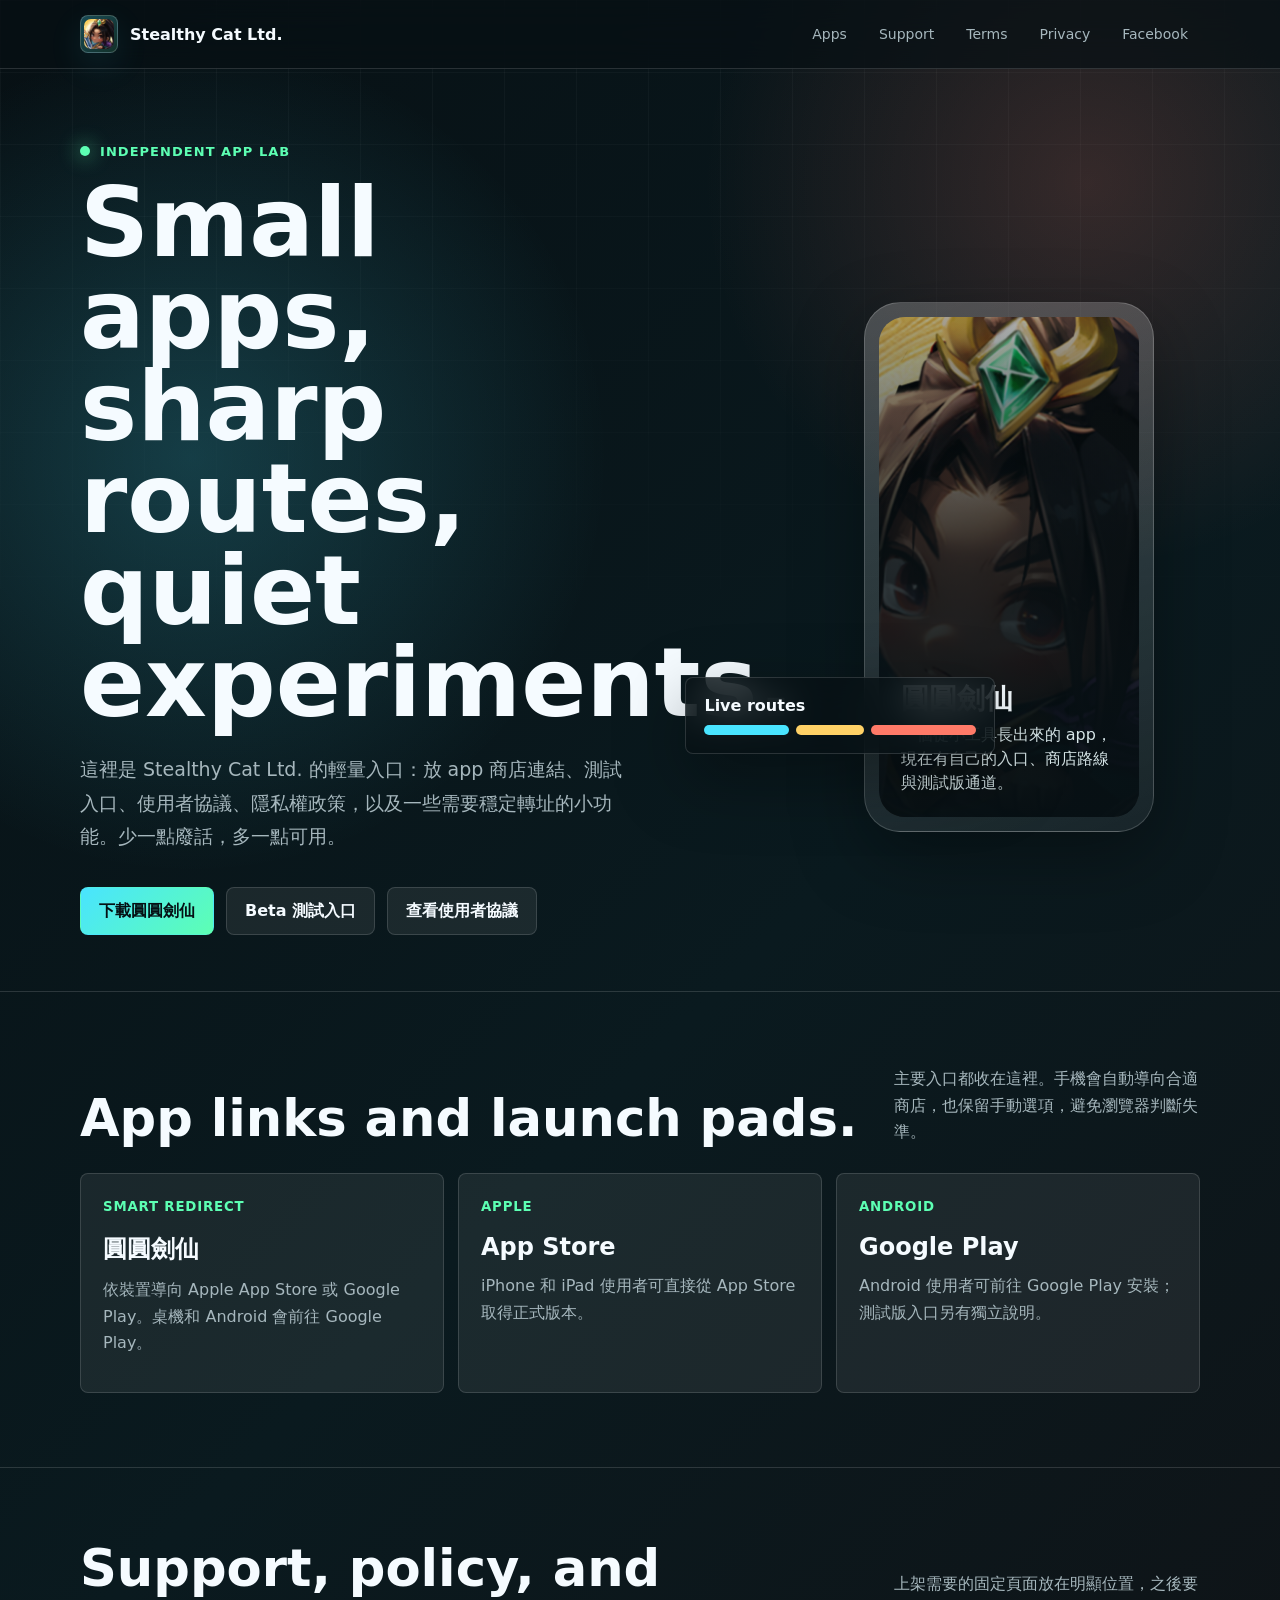
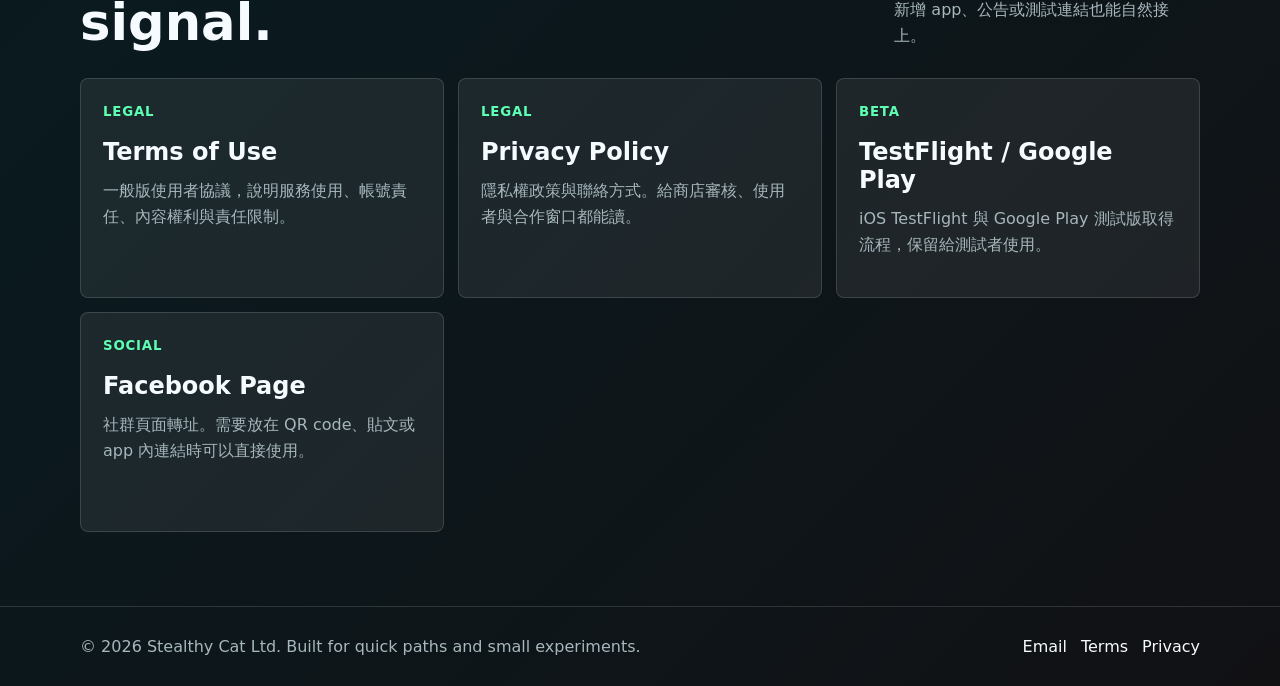
==== index.html @ ca3227b0 "[新增] Stealthy Cat 官網（www.stealthycat.com），產品名改為圓圓劍仙 Co-Authored-By: Claude Opus 5.5 <noreply@anthrop" ====
<!DOCTYPE html>
<html lang="zh-Hant">
<head>
  <meta charset="UTF-8">
  <meta name="viewport" content="width=device-width, initial-scale=1.0">
  <meta name="description" content="Stealthy Cat Ltd. app lab and support hub.">
  <title>Stealthy Cat Ltd.</title>
  <link rel="icon" type="image/png" href="img/stealthy-cat-logo.png">
  <link rel="apple-touch-icon" href="img/stealthy-cat-logo.png">
  <link rel="stylesheet" href="css/site.css">
</head>
<body>
  <header class="site-header">
    <div class="shell nav">
      <a class="brand" href="index.html" aria-label="Stealthy Cat Ltd. home">
        <span class="brand-mark"><img src="img/icon.jpg" alt=""></span>
        <span>Stealthy Cat Ltd.</span>
      </a>
      <nav class="nav-links" aria-label="Main navigation">
        <a href="#apps">Apps</a>
        <a href="#support">Support</a>
        <a href="terms.html">Terms</a>
        <a href="secret.html">Privacy</a>
        <a href="tgs.html">Facebook</a>
      </nav>
    </div>
  </header>

  <main>
    <section class="shell hero">
      <div>
        <p class="eyebrow">Independent app lab</p>
        <h1>Small apps, sharp routes, quiet experiments.</h1>
        <p class="lead">
          這裡是 Stealthy Cat Ltd. 的輕量入口：放 app 商店連結、測試入口、使用者協議、隱私權政策，以及一些需要穩定轉址的小功能。少一點廢話，多一點可用。
        </p>
        <div class="actions" aria-label="Primary actions">
          <a class="button primary" href="facebook.html">下載圓圓劍仙</a>
          <a class="button" href="test.html">Beta 測試入口</a>
          <a class="button" href="terms.html">查看使用者協議</a>
        </div>
      </div>

      <div class="device-stage" aria-hidden="true">
        <div class="phone">
          <div class="phone-screen">
            <div class="phone-ui">
              <strong>圓圓劍仙</strong>
              <span>一個從小工具長出來的 app，現在有自己的入口、商店路線與測試版通道。</span>
            </div>
          </div>
        </div>
        <div class="signal-card">
          <b>Live routes</b>
          <div class="meter">
            <span></span>
            <span></span>
            <span></span>
          </div>
        </div>
      </div>
    </section>

    <section class="section" id="apps">
      <div class="shell">
        <div class="section-heading">
          <h2>App links and launch pads.</h2>
          <p>主要入口都收在這裡。手機會自動導向合適商店，也保留手動選項，避免瀏覽器判斷失準。</p>
        </div>

        <div class="grid">
          <a class="tile" href="facebook.html">
            <small>Smart redirect</small>
            <h3>圓圓劍仙</h3>
            <p>依裝置導向 Apple App Store 或 Google Play。桌機和 Android 會前往 Google Play。</p>
          </a>
          <a class="tile" href="https://apps.apple.com/tw/app/%E5%A4%A7%E9%A0%AD%E5%8C%85%E5%B0%8F%E4%BF%A0/id6505068386">
            <small>Apple</small>
            <h3>App Store</h3>
            <p>iPhone 和 iPad 使用者可直接從 App Store 取得正式版本。</p>
          </a>
          <a class="tile" href="https://play.google.com/store/apps/details?id=com.touxiaomao.smallhead">
            <small>Android</small>
            <h3>Google Play</h3>
            <p>Android 使用者可前往 Google Play 安裝；測試版入口另有獨立說明。</p>
          </a>
        </div>
      </div>
    </section>

    <section class="section" id="support">
      <div class="shell">
        <div class="section-heading">
          <h2>Support, policy, and signal.</h2>
          <p>上架需要的固定頁面放在明顯位置，之後要新增 app、公告或測試連結也能自然接上。</p>
        </div>

        <div class="grid">
          <a class="tile" href="terms.html">
            <small>Legal</small>
            <h3>Terms of Use</h3>
            <p>一般版使用者協議，說明服務使用、帳號責任、內容權利與責任限制。</p>
          </a>
          <a class="tile" href="secret.html">
            <small>Legal</small>
            <h3>Privacy Policy</h3>
            <p>隱私權政策與聯絡方式。給商店審核、使用者與合作窗口都能讀。</p>
          </a>
          <a class="tile" href="test.html">
            <small>Beta</small>
            <h3>TestFlight / Google Play</h3>
            <p>iOS TestFlight 與 Google Play 測試版取得流程，保留給測試者使用。</p>
          </a>
          <a class="tile" href="tgs.html">
            <small>Social</small>
            <h3>Facebook Page</h3>
            <p>社群頁面轉址。需要放在 QR code、貼文或 app 內連結時可以直接使用。</p>
          </a>
        </div>
      </div>
    </section>
  </main>

  <footer class="site-footer">
    <div class="shell footer-inner">
      <p>&copy; 2026 Stealthy Cat Ltd. Built for quick paths and small experiments.</p>
      <div class="footer-links">
        <a href="mailto:frank@stealthycat.com">Email</a>
        <a href="terms.html">Terms</a>
        <a href="secret.html">Privacy</a>
      </div>
    </div>
  </footer>
</body>
</html>
---- css/site.css ----
:root {
  color-scheme: dark;
  --bg: #071014;
  --ink: #f5fbff;
  --muted: #a6b7bd;
  --line: rgba(255, 255, 255, 0.14);
  --panel: rgba(255, 255, 255, 0.075);
  --panel-strong: rgba(255, 255, 255, 0.12);
  --cyan: #49e4ff;
  --mint: #5dffb3;
  --coral: #ff7a68;
  --gold: #ffd166;
  --shadow: 0 24px 70px rgba(0, 0, 0, 0.34);
}

* {
  box-sizing: border-box;
}

html {
  scroll-behavior: smooth;
}

body {
  margin: 0;
  min-height: 100vh;
  background:
    radial-gradient(circle at 15% 20%, rgba(73, 228, 255, 0.2), transparent 26rem),
    radial-gradient(circle at 85% 8%, rgba(255, 122, 104, 0.18), transparent 24rem),
    linear-gradient(135deg, #071014 0%, #0a1a1f 48%, #111114 100%);
  color: var(--ink);
  font-family: Inter, ui-sans-serif, system-ui, -apple-system, BlinkMacSystemFont, "Segoe UI", "Noto Sans TC", sans-serif;
  letter-spacing: 0;
}

body::before {
  position: fixed;
  inset: 0;
  z-index: -1;
  pointer-events: none;
  content: "";
  background-image:
    linear-gradient(rgba(255, 255, 255, 0.045) 1px, transparent 1px),
    linear-gradient(90deg, rgba(255, 255, 255, 0.045) 1px, transparent 1px);
  background-size: 72px 72px;
  mask-image: linear-gradient(to bottom, rgba(0, 0, 0, 0.84), transparent 78%);
}

a {
  color: inherit;
  text-decoration: none;
}

img {
  display: block;
  max-width: 100%;
}

.shell {
  width: min(1120px, calc(100% - 40px));
  margin: 0 auto;
}

.site-header {
  position: sticky;
  top: 0;
  z-index: 10;
  backdrop-filter: blur(20px);
  background: rgba(7, 16, 20, 0.72);
  border-bottom: 1px solid var(--line);
}

.nav {
  display: flex;
  align-items: center;
  justify-content: space-between;
  min-height: 68px;
  gap: 20px;
}

.brand {
  display: flex;
  align-items: center;
  gap: 12px;
  font-weight: 800;
}

.brand-mark {
  display: grid;
  width: 38px;
  height: 38px;
  place-items: center;
  border: 1px solid rgba(255, 255, 255, 0.2);
  border-radius: 8px;
  background: linear-gradient(135deg, rgba(73, 228, 255, 0.28), rgba(93, 255, 179, 0.14));
  box-shadow: 0 12px 34px rgba(73, 228, 255, 0.1);
}

.brand-mark img {
  width: 30px;
  height: 30px;
  border-radius: 7px;
  object-fit: cover;
}

.nav-links {
  display: flex;
  align-items: center;
  gap: 8px;
}

.nav-links a {
  padding: 10px 12px;
  border-radius: 8px;
  color: var(--muted);
  font-size: 14px;
}

.nav-links a:hover {
  background: rgba(255, 255, 255, 0.08);
  color: var(--ink);
}

.hero {
  display: grid;
  grid-template-columns: minmax(0, 1.04fr) minmax(320px, 0.96fr);
  gap: 48px;
  align-items: center;
  min-height: calc(100vh - 68px);
  padding: 72px 0 56px;
}

.eyebrow {
  display: inline-flex;
  align-items: center;
  gap: 10px;
  margin: 0 0 18px;
  color: var(--mint);
  font-size: 13px;
  font-weight: 700;
  letter-spacing: 0.08em;
  text-transform: uppercase;
}

.eyebrow::before {
  width: 10px;
  height: 10px;
  border-radius: 999px;
  background: var(--mint);
  box-shadow: 0 0 20px var(--mint);
  content: "";
}

h1,
h2,
h3,
p {
  margin: 0;
}

h1 {
  max-width: 820px;
  font-size: clamp(44px, 8vw, 96px);
  line-height: 0.96;
  font-weight: 900;
}

.lead {
  max-width: 720px;
  margin-top: 24px;
  color: var(--muted);
  font-size: 19px;
  line-height: 1.75;
}

.actions {
  display: flex;
  flex-wrap: wrap;
  gap: 12px;
  margin-top: 34px;
}

.button {
  display: inline-flex;
  align-items: center;
  justify-content: center;
  min-height: 48px;
  padding: 0 18px;
  border: 1px solid var(--line);
  border-radius: 8px;
  background: var(--panel);
  color: var(--ink);
  font-weight: 800;
  transition: transform 180ms ease, border-color 180ms ease, background 180ms ease;
}

.button:hover {
  transform: translateY(-2px);
  border-color: rgba(73, 228, 255, 0.46);
  background: var(--panel-strong);
}

.button.primary {
  border-color: transparent;
  background: linear-gradient(135deg, var(--cyan), var(--mint));
  color: #051014;
}

.device-stage {
  position: relative;
  min-height: 520px;
}

.phone {
  position: absolute;
  top: 24px;
  right: 9%;
  width: min(290px, 72vw);
  padding: 14px;
  border: 1px solid rgba(255, 255, 255, 0.18);
  border-radius: 36px;
  background: linear-gradient(160deg, rgba(255, 255, 255, 0.22), rgba(255, 255, 255, 0.055));
  box-shadow: var(--shadow);
}

.phone-screen {
  overflow: hidden;
  min-height: 500px;
  border-radius: 26px;
  background:
    linear-gradient(180deg, rgba(7, 16, 20, 0.18), rgba(7, 16, 20, 0.82)),
    url("../img/icon.jpg") center / cover;
}

.phone-ui {
  display: flex;
  min-height: 500px;
  flex-direction: column;
  justify-content: flex-end;
  padding: 22px;
  background: linear-gradient(to top, rgba(7, 16, 20, 0.94), rgba(7, 16, 20, 0.18));
}

.phone-ui strong {
  font-size: 28px;
  line-height: 1.05;
}

.phone-ui span {
  margin-top: 10px;
  color: #d7e6e8;
  line-height: 1.5;
}

.signal-card {
  position: absolute;
  left: 0;
  bottom: 44px;
  width: min(310px, 76vw);
  padding: 18px;
  border: 1px solid var(--line);
  border-radius: 8px;
  background: rgba(7, 16, 20, 0.76);
  box-shadow: var(--shadow);
  backdrop-filter: blur(18px);
}

.signal-card b {
  display: block;
  margin-bottom: 10px;
}

.meter {
  display: grid;
  grid-template-columns: 1fr 0.8fr 1.25fr;
  gap: 7px;
}

.meter span {
  height: 10px;
  border-radius: 999px;
  background: var(--cyan);
}

.meter span:nth-child(2) {
  background: var(--gold);
}

.meter span:nth-child(3) {
  background: var(--coral);
}

.section {
  padding: 74px 0;
  border-top: 1px solid var(--line);
}

.section-heading {
  display: grid;
  grid-template-columns: minmax(0, 0.72fr) minmax(260px, 0.28fr);
  gap: 28px;
  align-items: end;
  margin-bottom: 28px;
}

.section h2 {
  font-size: clamp(30px, 4vw, 54px);
  line-height: 1.05;
}

.section-heading p {
  color: var(--muted);
  line-height: 1.65;
}

.grid {
  display: grid;
  grid-template-columns: repeat(3, minmax(0, 1fr));
  gap: 14px;
}

.tile {
  min-height: 220px;
  padding: 22px;
  border: 1px solid var(--line);
  border-radius: 8px;
  background: rgba(255, 255, 255, 0.07);
  transition: transform 180ms ease, border-color 180ms ease, background 180ms ease;
}

.tile:hover {
  transform: translateY(-4px);
  border-color: rgba(93, 255, 179, 0.44);
  background: rgba(255, 255, 255, 0.105);
}

.tile small {
  color: var(--mint);
  font-weight: 800;
  letter-spacing: 0.06em;
  text-transform: uppercase;
}

.tile h3 {
  margin-top: 18px;
  font-size: 24px;
}

.tile p {
  margin-top: 12px;
  color: var(--muted);
  line-height: 1.65;
}

.legal-layout {
  display: grid;
  grid-template-columns: 270px minmax(0, 1fr);
  gap: 32px;
  padding: 54px 0 80px;
}

.legal-nav {
  position: sticky;
  top: 92px;
  align-self: start;
  padding: 18px;
  border: 1px solid var(--line);
  border-radius: 8px;
  background: var(--panel);
}

.legal-nav a {
  display: block;
  padding: 10px 0;
  color: var(--muted);
}

.document {
  padding: 34px;
  border: 1px solid var(--line);
  border-radius: 8px;
  background: rgba(255, 255, 255, 0.075);
}

.document h1 {
  font-size: clamp(34px, 5vw, 64px);
}

.document h2 {
  margin-top: 34px;
  font-size: 24px;
}

.document p,
.document li {
  color: var(--muted);
  line-height: 1.8;
}

.document ul {
  padding-left: 1.2rem;
}

.redirect {
  display: grid;
  min-height: 100vh;
  place-items: center;
  padding: 24px;
}

.redirect-panel {
  width: min(520px, 100%);
  padding: 28px;
  border: 1px solid var(--line);
  border-radius: 8px;
  background: rgba(255, 255, 255, 0.08);
  box-shadow: var(--shadow);
  text-align: center;
}

.redirect-panel img {
  width: 92px;
  height: 92px;
  margin: 0 auto 18px;
  border-radius: 18px;
  object-fit: cover;
}

.redirect-panel p {
  margin-top: 12px;
  color: var(--muted);
  line-height: 1.65;
}

.redirect-panel h1 {
  font-size: clamp(30px, 8vw, 46px);
  line-height: 1.08;
}

.redirect-panel .actions {
  justify-content: center;
}

.site-footer {
  padding: 30px 0;
  border-top: 1px solid var(--line);
  color: var(--muted);
}

.footer-inner {
  display: flex;
  align-items: center;
  justify-content: space-between;
  gap: 18px;
}

.footer-links {
  display: flex;
  gap: 14px;
}

.footer-links a {
  color: var(--ink);
}

@media (prefers-reduced-motion: no-preference) {
  .phone {
    animation: float 6s ease-in-out infinite;
  }

  .signal-card {
    animation: float 7s ease-in-out infinite reverse;
  }

  @keyframes float {
    0%,
    100% {
      transform: translateY(0);
    }

    50% {
      transform: translateY(-14px);
    }
  }
}

@media (max-width: 820px) {
  .shell {
    width: min(100% - 28px, 680px);
  }

  .nav {
    align-items: flex-start;
    flex-direction: column;
    padding: 14px 0;
  }

  .nav-links {
    width: 100%;
    overflow-x: auto;
    padding-bottom: 4px;
  }

  .hero,
  .section-heading,
  .legal-layout {
    grid-template-columns: 1fr;
  }

  .hero {
    min-height: auto;
    padding-top: 48px;
  }

  .device-stage {
    min-height: 560px;
  }

  .phone {
    right: 50%;
    transform: translateX(50%);
  }

  .signal-card {
    left: 50%;
    transform: translateX(-50%);
  }

  .grid {
    grid-template-columns: 1fr;
  }

  .legal-nav {
    position: static;
  }

  .document {
    padding: 22px;
  }

  .footer-inner {
    align-items: flex-start;
    flex-direction: column;
  }

  @media (prefers-reduced-motion: no-preference) {
    .phone,
    .signal-card {
      animation: none;
    }
  }
}
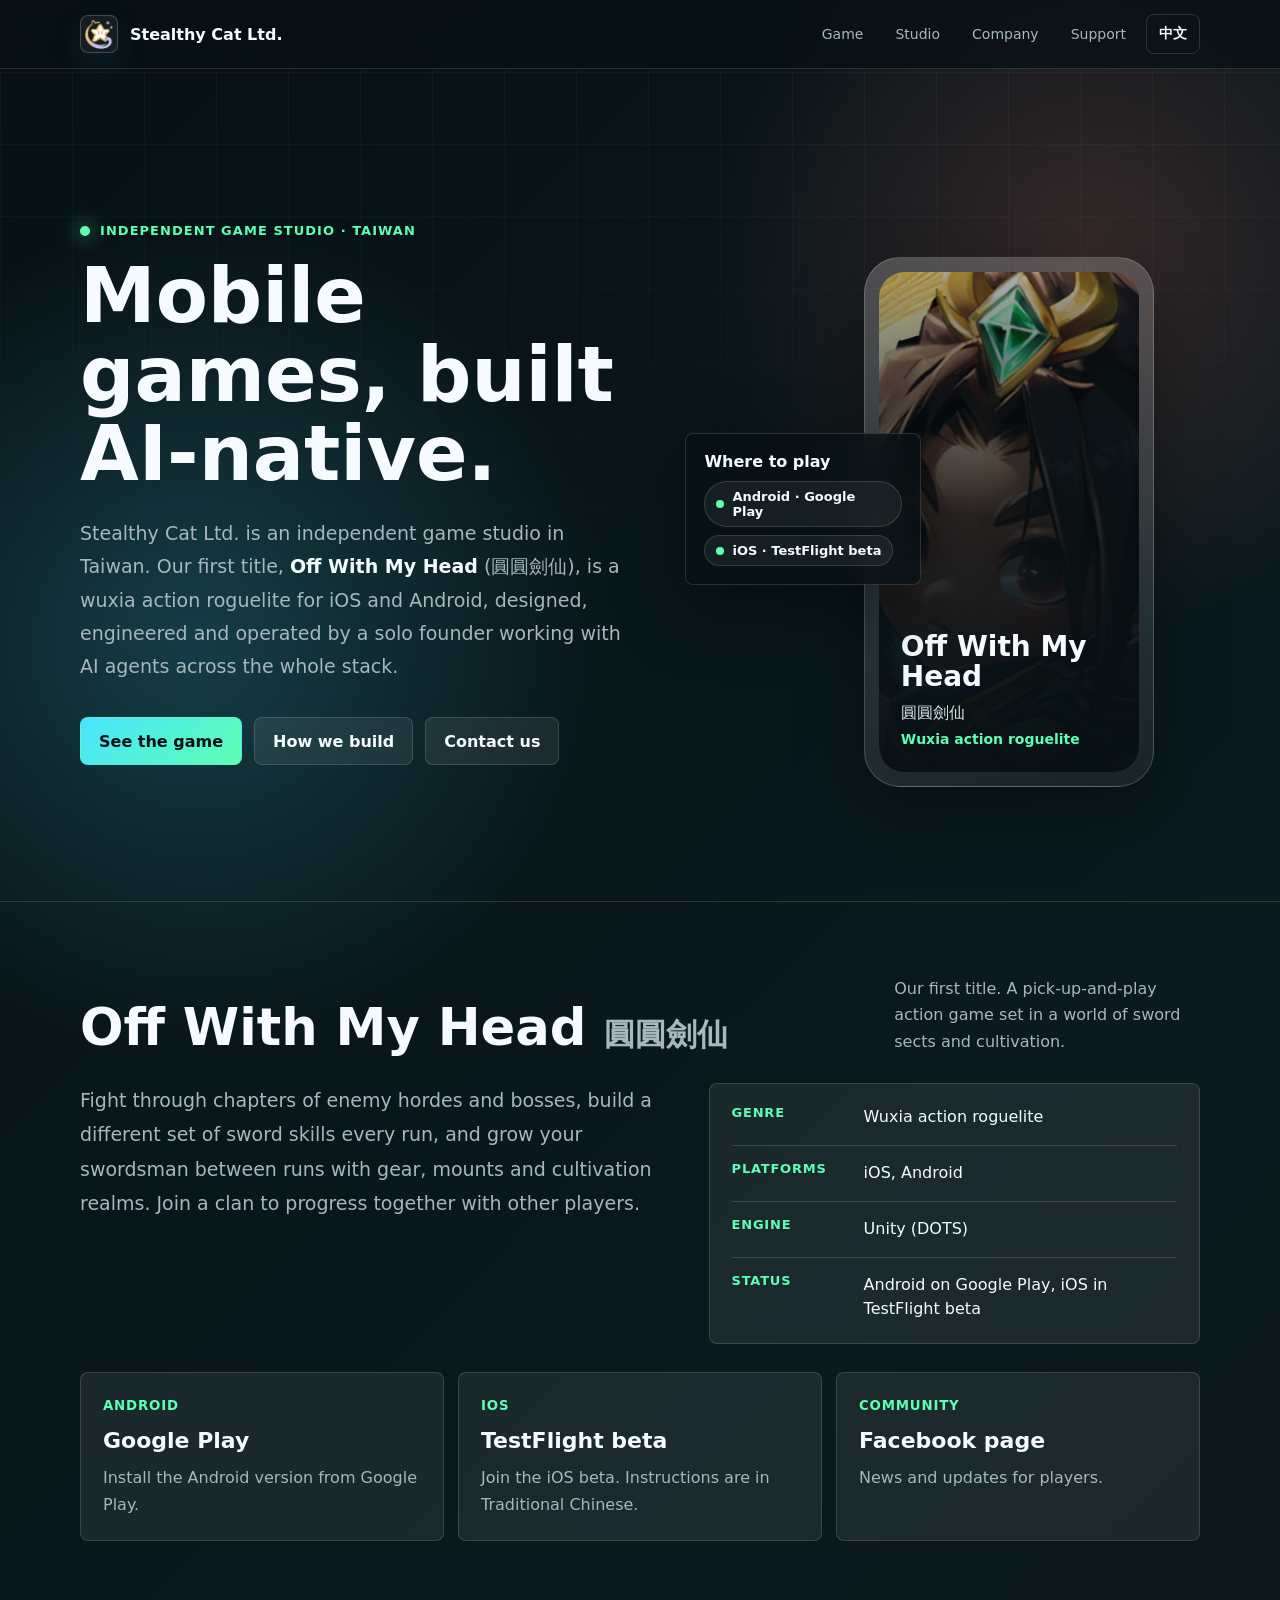
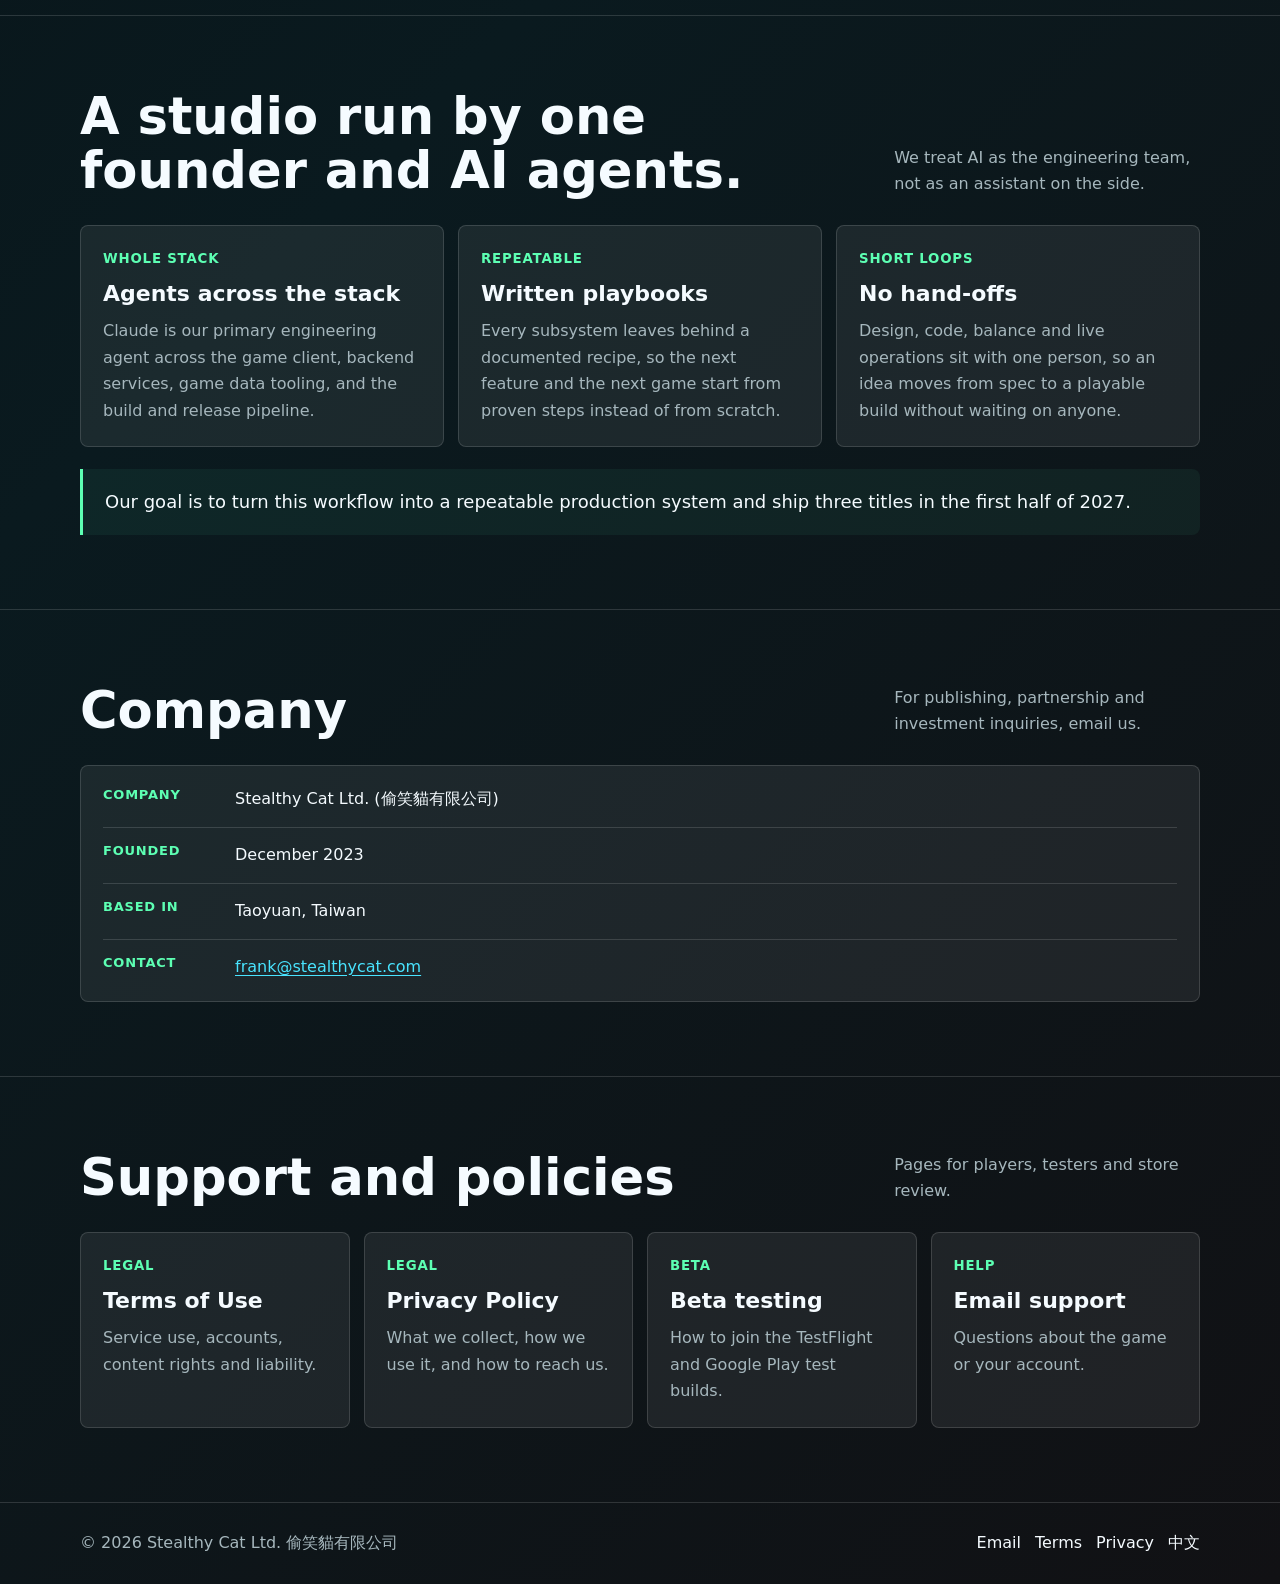
==== commit d5049f27: "[修改] 官網首頁改版：英文為主＋中文版（zh.html），介紹遊戲、開發方式與公司資訊 - 首頁改成英文，新增 zh.html 中文版與語言切換 - 移除失效的 App Store 連結，iOS 改" ====
--- a/index.html
+++ b/index.html
@@ -1,27 +1,57 @@
 <!DOCTYPE html>
-<html lang="zh-Hant">
+<html lang="en">
 <head>
   <meta charset="UTF-8">
   <meta name="viewport" content="width=device-width, initial-scale=1.0">
-  <meta name="description" content="Stealthy Cat Ltd. app lab and support hub.">
-  <title>Stealthy Cat Ltd.</title>
+  <title>Stealthy Cat Ltd. | Independent game studio in Taiwan</title>
+  <meta name="description" content="Stealthy Cat Ltd. is an independent game studio in Taiwan building mobile games with an AI-native workflow. Our first title is Off With My Head (圓圓劍仙), a wuxia action roguelite for iOS and Android.">
+  <meta name="theme-color" content="#071014">
+  <link rel="canonical" href="https://www.stealthycat.com/">
+  <link rel="alternate" hreflang="en" href="https://www.stealthycat.com/">
+  <link rel="alternate" hreflang="zh-Hant" href="https://www.stealthycat.com/zh.html">
+  <link rel="alternate" hreflang="x-default" href="https://www.stealthycat.com/">
+  <meta property="og:type" content="website">
+  <meta property="og:site_name" content="Stealthy Cat Ltd.">
+  <meta property="og:title" content="Stealthy Cat Ltd. | Independent game studio in Taiwan">
+  <meta property="og:description" content="Mobile games built with an AI-native workflow. First title: Off With My Head (圓圓劍仙), a wuxia action roguelite for iOS and Android.">
+  <meta property="og:url" content="https://www.stealthycat.com/">
+  <meta property="og:image" content="https://www.stealthycat.com/img/og-cover.jpg">
+  <meta name="twitter:card" content="summary_large_image">
   <link rel="icon" type="image/png" href="img/stealthy-cat-logo.png">
-  <link rel="apple-touch-icon" href="img/stealthy-cat-logo.png">
+  <link rel="apple-touch-icon" href="img/logo-180.png">
   <link rel="stylesheet" href="css/site.css">
+  <script type="application/ld+json">
+  {
+    "@context": "https://schema.org",
+    "@type": "Organization",
+    "name": "Stealthy Cat Ltd.",
+    "alternateName": "偷笑貓有限公司",
+    "url": "https://www.stealthycat.com/",
+    "logo": "https://www.stealthycat.com/img/stealthy-cat-logo.png",
+    "email": "frank@stealthycat.com",
+    "foundingDate": "2023-12",
+    "address": {
+      "@type": "PostalAddress",
+      "addressLocality": "Taoyuan",
+      "addressCountry": "TW"
+    },
+    "sameAs": ["https://www.facebook.com/profile.php?id=61563846964608"]
+  }
+  </script>
 </head>
 <body>
   <header class="site-header">
     <div class="shell nav">
       <a class="brand" href="index.html" aria-label="Stealthy Cat Ltd. home">
-        <span class="brand-mark"><img src="img/icon.jpg" alt=""></span>
+        <span class="brand-mark"><img src="img/logo-128.png" alt=""></span>
         <span>Stealthy Cat Ltd.</span>
       </a>
       <nav class="nav-links" aria-label="Main navigation">
-        <a href="#apps">Apps</a>
+        <a href="#game">Game</a>
+        <a href="#studio">Studio</a>
+        <a href="#company">Company</a>
         <a href="#support">Support</a>
-        <a href="terms.html">Terms</a>
-        <a href="secret.html">Privacy</a>
-        <a href="tgs.html">Facebook</a>
+        <a class="lang" href="zh.html" lang="zh-Hant" hreflang="zh-Hant">中文</a>
       </nav>
     </div>
   </header>
@@ -29,15 +59,17 @@
   <main>
     <section class="shell hero">
       <div>
-        <p class="eyebrow">Independent app lab</p>
-        <h1>Small apps, sharp routes, quiet experiments.</h1>
+        <p class="eyebrow">Independent game studio · Taiwan</p>
+        <h1 class="hero-title">Mobile games, built AI-native.</h1>
         <p class="lead">
-          這裡是 Stealthy Cat Ltd. 的輕量入口：放 app 商店連結、測試入口、使用者協議、隱私權政策，以及一些需要穩定轉址的小功能。少一點廢話，多一點可用。
+          Stealthy Cat Ltd. is an independent game studio in Taiwan. Our first title,
+          <strong>Off With My Head</strong> <span lang="zh-Hant">(圓圓劍仙)</span>, is a wuxia action roguelite for iOS and Android,
+          designed, engineered and operated by a solo founder working with AI agents across the whole stack.
         </p>
         <div class="actions" aria-label="Primary actions">
-          <a class="button primary" href="facebook.html">下載圓圓劍仙</a>
-          <a class="button" href="test.html">Beta 測試入口</a>
-          <a class="button" href="terms.html">查看使用者協議</a>
+          <a class="button primary" href="#game">See the game</a>
+          <a class="button" href="#studio">How we build</a>
+          <a class="button" href="mailto:frank@stealthycat.com">Contact us</a>
         </div>
       </div>
 
@@ -45,76 +77,138 @@
         <div class="phone">
           <div class="phone-screen">
             <div class="phone-ui">
-              <strong>圓圓劍仙</strong>
-              <span>一個從小工具長出來的 app，現在有自己的入口、商店路線與測試版通道。</span>
+              <strong>Off With My Head</strong>
+              <span lang="zh-Hant">圓圓劍仙</span>
+              <span>Wuxia action roguelite</span>
             </div>
           </div>
         </div>
         <div class="signal-card">
-          <b>Live routes</b>
-          <div class="meter">
-            <span></span>
-            <span></span>
-            <span></span>
-          </div>
-        </div>
-      </div>
-    </section>
-
-    <section class="section" id="apps">
-      <div class="shell">
-        <div class="section-heading">
-          <h2>App links and launch pads.</h2>
-          <p>主要入口都收在這裡。手機會自動導向合適商店，也保留手動選項，避免瀏覽器判斷失準。</p>
-        </div>
-
-        <div class="grid">
-          <a class="tile" href="facebook.html">
-            <small>Smart redirect</small>
-            <h3>圓圓劍仙</h3>
-            <p>依裝置導向 Apple App Store 或 Google Play。桌機和 Android 會前往 Google Play。</p>
-          </a>
-          <a class="tile" href="https://apps.apple.com/tw/app/%E5%A4%A7%E9%A0%AD%E5%8C%85%E5%B0%8F%E4%BF%A0/id6505068386">
-            <small>Apple</small>
-            <h3>App Store</h3>
-            <p>iPhone 和 iPad 使用者可直接從 App Store 取得正式版本。</p>
-          </a>
-          <a class="tile" href="https://play.google.com/store/apps/details?id=com.touxiaomao.smallhead">
+          <b>Where to play</b>
+          <div class="chips">
+            <span class="chip">Android · Google Play</span>
+            <span class="chip">iOS · TestFlight beta</span>
+          </div>
+        </div>
+      </div>
+    </section>
+
+    <section class="section" id="game">
+      <span id="apps"></span>
+      <div class="shell">
+        <div class="section-heading">
+          <h2>Off With My Head <span class="zh-name" lang="zh-Hant">圓圓劍仙</span></h2>
+          <p>Our first title. A pick-up-and-play action game set in a world of sword sects and cultivation.</p>
+        </div>
+
+        <div class="split">
+          <p class="prose">
+            Fight through chapters of enemy hordes and bosses, build a different set of sword skills every run,
+            and grow your swordsman between runs with gear, mounts and cultivation realms.
+            Join a clan to progress together with other players.
+          </p>
+          <dl class="facts">
+            <div><dt>Genre</dt><dd>Wuxia action roguelite</dd></div>
+            <div><dt>Platforms</dt><dd>iOS, Android</dd></div>
+            <div><dt>Engine</dt><dd>Unity (DOTS)</dd></div>
+            <div><dt>Status</dt><dd>Android on Google Play, iOS in TestFlight beta</dd></div>
+          </dl>
+        </div>
+
+        <div class="grid" style="margin-top: 28px;">
+          <a class="tile compact" href="https://play.google.com/store/apps/details?id=com.touxiaomao.smallhead">
             <small>Android</small>
             <h3>Google Play</h3>
-            <p>Android 使用者可前往 Google Play 安裝；測試版入口另有獨立說明。</p>
-          </a>
-        </div>
+            <p>Install the Android version from Google Play.</p>
+          </a>
+          <a class="tile compact" href="test.html">
+            <small>iOS</small>
+            <h3>TestFlight beta</h3>
+            <p>Join the iOS beta. Instructions are in Traditional Chinese.</p>
+          </a>
+          <a class="tile compact" href="tgs.html">
+            <small>Community</small>
+            <h3>Facebook page</h3>
+            <p>News and updates for players.</p>
+          </a>
+        </div>
+      </div>
+    </section>
+
+    <section class="section" id="studio">
+      <div class="shell">
+        <div class="section-heading">
+          <h2>A studio run by one founder and AI agents.</h2>
+          <p>We treat AI as the engineering team, not as an assistant on the side.</p>
+        </div>
+
+        <div class="grid">
+          <div class="tile compact">
+            <small>Whole stack</small>
+            <h3>Agents across the stack</h3>
+            <p>Claude is our primary engineering agent across the game client, backend services, game data tooling, and the build and release pipeline.</p>
+          </div>
+          <div class="tile compact">
+            <small>Repeatable</small>
+            <h3>Written playbooks</h3>
+            <p>Every subsystem leaves behind a documented recipe, so the next feature and the next game start from proven steps instead of from scratch.</p>
+          </div>
+          <div class="tile compact">
+            <small>Short loops</small>
+            <h3>No hand-offs</h3>
+            <p>Design, code, balance and live operations sit with one person, so an idea moves from spec to a playable build without waiting on anyone.</p>
+          </div>
+        </div>
+
+        <p class="note">
+          Our goal is to turn this workflow into a repeatable production system and ship three titles in the first half of 2027.
+        </p>
+      </div>
+    </section>
+
+    <section class="section" id="company">
+      <div class="shell">
+        <div class="section-heading">
+          <h2>Company</h2>
+          <p>For publishing, partnership and investment inquiries, email us.</p>
+        </div>
+
+        <dl class="facts">
+          <div><dt>Company</dt><dd>Stealthy Cat Ltd. <span lang="zh-Hant">(偷笑貓有限公司)</span></dd></div>
+          <div><dt>Founded</dt><dd>December 2023</dd></div>
+          <div><dt>Based in</dt><dd>Taoyuan, Taiwan</dd></div>
+          <div><dt>Contact</dt><dd><a href="mailto:frank@stealthycat.com">frank@stealthycat.com</a></dd></div>
+        </dl>
       </div>
     </section>
 
     <section class="section" id="support">
       <div class="shell">
         <div class="section-heading">
-          <h2>Support, policy, and signal.</h2>
-          <p>上架需要的固定頁面放在明顯位置，之後要新增 app、公告或測試連結也能自然接上。</p>
-        </div>
-
-        <div class="grid">
-          <a class="tile" href="terms.html">
+          <h2>Support and policies</h2>
+          <p>Pages for players, testers and store review.</p>
+        </div>
+
+        <div class="grid four">
+          <a class="tile compact" href="terms.html">
             <small>Legal</small>
             <h3>Terms of Use</h3>
-            <p>一般版使用者協議，說明服務使用、帳號責任、內容權利與責任限制。</p>
-          </a>
-          <a class="tile" href="secret.html">
+            <p>Service use, accounts, content rights and liability.</p>
+          </a>
+          <a class="tile compact" href="secret.html">
             <small>Legal</small>
             <h3>Privacy Policy</h3>
-            <p>隱私權政策與聯絡方式。給商店審核、使用者與合作窗口都能讀。</p>
-          </a>
-          <a class="tile" href="test.html">
+            <p>What we collect, how we use it, and how to reach us.</p>
+          </a>
+          <a class="tile compact" href="test.html">
             <small>Beta</small>
-            <h3>TestFlight / Google Play</h3>
-            <p>iOS TestFlight 與 Google Play 測試版取得流程，保留給測試者使用。</p>
-          </a>
-          <a class="tile" href="tgs.html">
-            <small>Social</small>
-            <h3>Facebook Page</h3>
-            <p>社群頁面轉址。需要放在 QR code、貼文或 app 內連結時可以直接使用。</p>
+            <h3>Beta testing</h3>
+            <p>How to join the TestFlight and Google Play test builds.</p>
+          </a>
+          <a class="tile compact" href="mailto:frank@stealthycat.com">
+            <small>Help</small>
+            <h3>Email support</h3>
+            <p>Questions about the game or your account.</p>
           </a>
         </div>
       </div>
@@ -123,11 +217,12 @@
 
   <footer class="site-footer">
     <div class="shell footer-inner">
-      <p>&copy; 2026 Stealthy Cat Ltd. Built for quick paths and small experiments.</p>
+      <p>&copy; 2026 Stealthy Cat Ltd. <span lang="zh-Hant">偷笑貓有限公司</span></p>
       <div class="footer-links">
         <a href="mailto:frank@stealthycat.com">Email</a>
         <a href="terms.html">Terms</a>
         <a href="secret.html">Privacy</a>
+        <a href="zh.html" lang="zh-Hant" hreflang="zh-Hant">中文</a>
       </div>
     </div>
   </footer>
--- a/css/site.css
+++ b/css/site.css
@@ -229,7 +229,7 @@
   border-radius: 26px;
   background:
     linear-gradient(180deg, rgba(7, 16, 20, 0.18), rgba(7, 16, 20, 0.82)),
-    url("../img/icon.jpg") center / cover;
+    url("../img/icon-640.jpg") center / cover;
 }
 
 .phone-ui {
@@ -550,3 +550,198 @@
     }
   }
 }
+
+/* --- 2026-10 home page refresh --- */
+h1.hero-title {
+  font-size: clamp(40px, 6vw, 76px);
+  line-height: 1.04;
+}
+
+.nobr {
+  display: inline-block;
+  white-space: nowrap;
+}
+
+.lead strong {
+  color: var(--ink);
+}
+
+.nav-links a.lang {
+  border: 1px solid var(--line);
+  color: var(--ink);
+  font-weight: 700;
+}
+
+.phone-ui span + span {
+  margin-top: 4px;
+  color: var(--mint);
+  font-size: 14px;
+  font-weight: 700;
+}
+
+.signal-card {
+  bottom: 168px;
+  width: min(236px, 70vw);
+}
+
+.chips {
+  display: flex;
+  flex-direction: column;
+  align-items: flex-start;
+  gap: 8px;
+}
+
+.chip {
+  display: inline-flex;
+  align-items: center;
+  gap: 8px;
+  padding: 7px 11px;
+  border: 1px solid var(--line);
+  border-radius: 999px;
+  background: rgba(255, 255, 255, 0.06);
+  color: var(--ink);
+  font-size: 13px;
+  font-weight: 600;
+}
+
+.chip::before {
+  width: 8px;
+  height: 8px;
+  border-radius: 999px;
+  background: var(--mint);
+  content: "";
+}
+
+.zh-name {
+  color: var(--muted);
+  font-size: 0.6em;
+  font-weight: 700;
+  white-space: nowrap;
+}
+
+.split {
+  display: grid;
+  grid-template-columns: minmax(0, 1.1fr) minmax(300px, 0.9fr);
+  gap: 28px;
+  align-items: start;
+}
+
+.prose {
+  color: var(--muted);
+  font-size: 19px;
+  line-height: 1.8;
+}
+
+.facts {
+  margin: 0;
+  padding: 6px 22px;
+  border: 1px solid var(--line);
+  border-radius: 8px;
+  background: rgba(255, 255, 255, 0.07);
+}
+
+.facts div {
+  display: grid;
+  grid-template-columns: 116px minmax(0, 1fr);
+  gap: 16px;
+  padding: 15px 0;
+  border-top: 1px solid var(--line);
+}
+
+.facts div:first-child {
+  border-top: 0;
+}
+
+.facts dt {
+  color: var(--mint);
+  font-size: 13px;
+  font-weight: 800;
+  letter-spacing: 0.06em;
+  text-transform: uppercase;
+}
+
+.facts dd {
+  margin: 0;
+  line-height: 1.55;
+}
+
+.facts a,
+.document a {
+  color: var(--cyan);
+  text-decoration: underline;
+  text-underline-offset: 3px;
+}
+
+.grid.four {
+  grid-template-columns: repeat(4, minmax(0, 1fr));
+}
+
+.tile.compact {
+  min-height: 0;
+}
+
+.tile.compact h3 {
+  margin-top: 14px;
+  font-size: 22px;
+}
+
+div.tile:hover {
+  transform: none;
+  border-color: var(--line);
+  background: rgba(255, 255, 255, 0.07);
+}
+
+.note {
+  margin-top: 22px;
+  padding: 18px 22px;
+  border-left: 3px solid var(--mint);
+  border-radius: 0 8px 8px 0;
+  background: rgba(93, 255, 179, 0.06);
+  color: var(--ink);
+  font-size: 18px;
+  line-height: 1.65;
+}
+
+.brand-mark {
+  background: rgba(255, 255, 255, 0.06);
+}
+
+a:focus-visible {
+  outline: 2px solid var(--cyan);
+  outline-offset: 3px;
+}
+
+@media (max-width: 1040px) {
+  .grid.four {
+    grid-template-columns: repeat(2, minmax(0, 1fr));
+  }
+}
+
+@media (max-width: 820px) {
+  .split,
+  .grid.four {
+    grid-template-columns: 1fr;
+  }
+
+  .facts div {
+    grid-template-columns: 92px minmax(0, 1fr);
+  }
+
+  .nav-links {
+    gap: 4px;
+  }
+
+  .nav-links a {
+    padding: 9px 10px;
+    white-space: nowrap;
+  }
+
+  .device-stage {
+    min-height: 690px;
+  }
+
+  .signal-card {
+    bottom: 0;
+    width: min(290px, 78vw);
+  }
+}
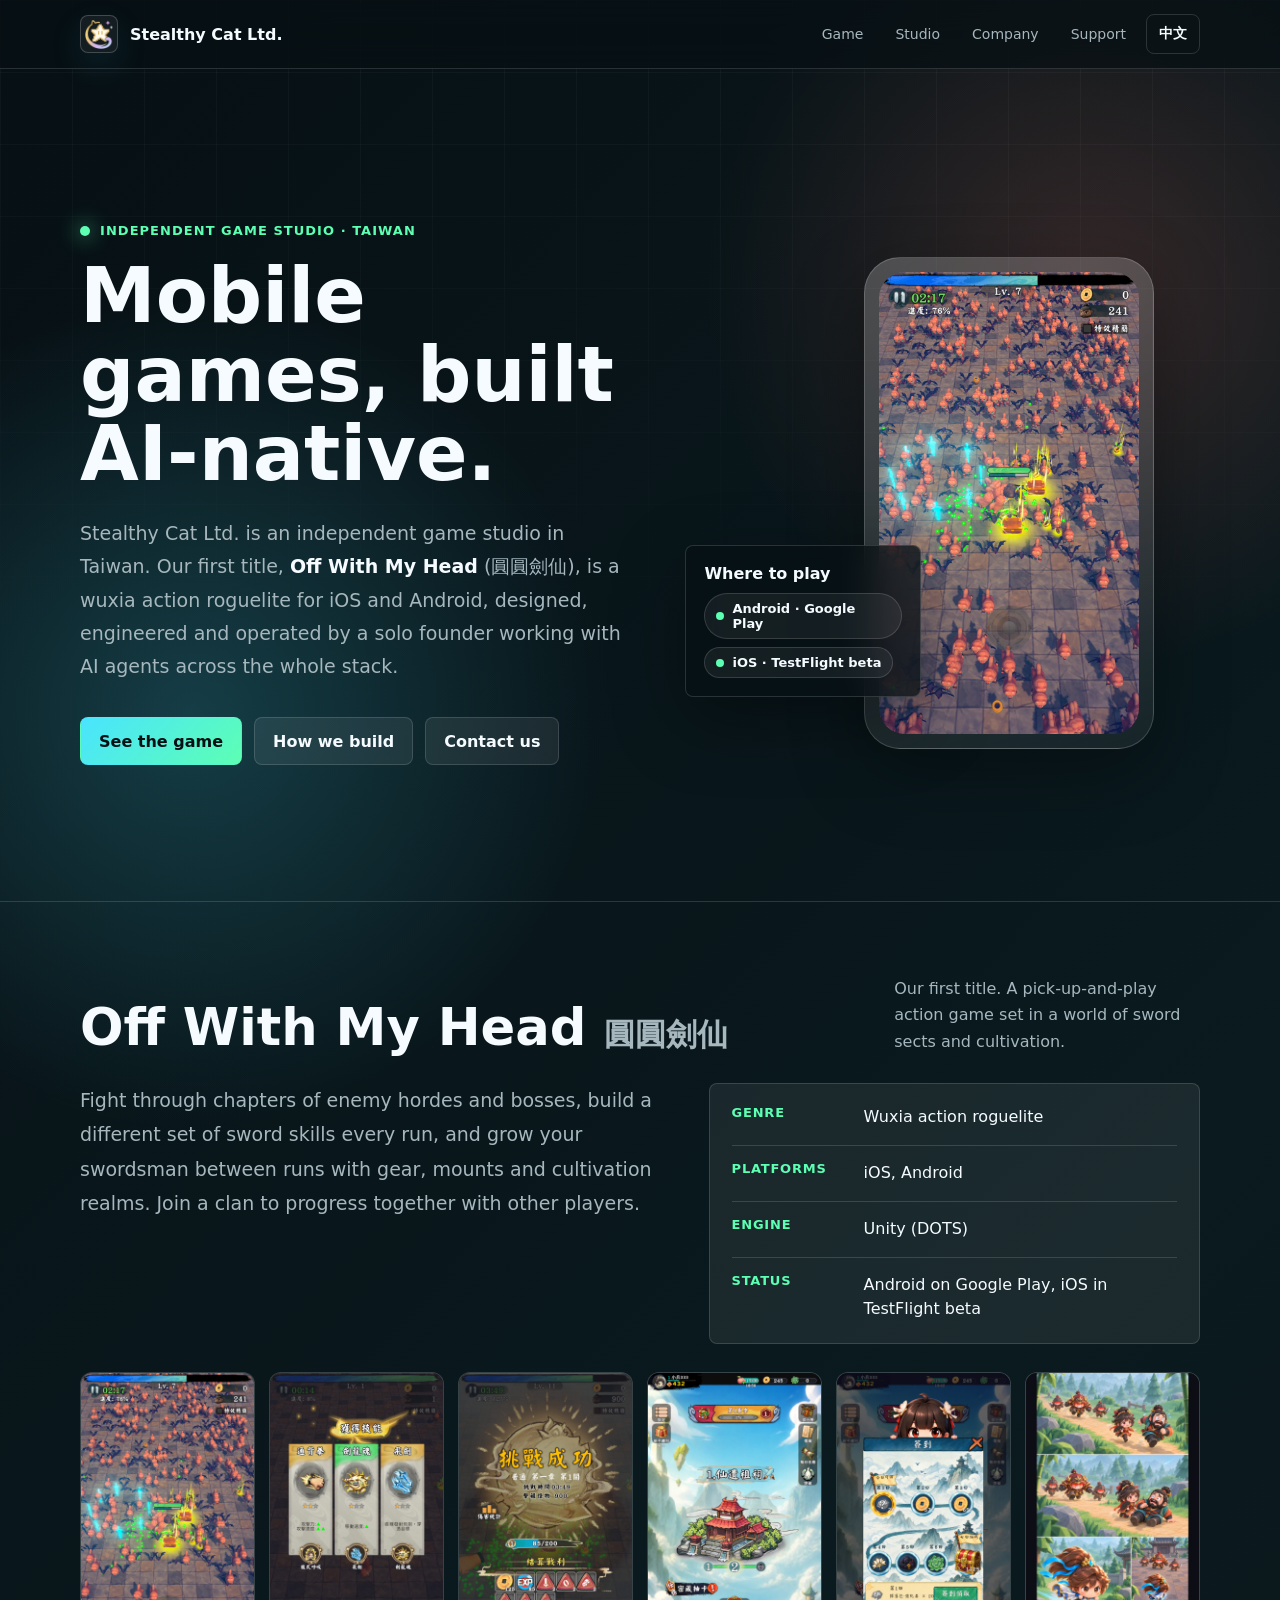
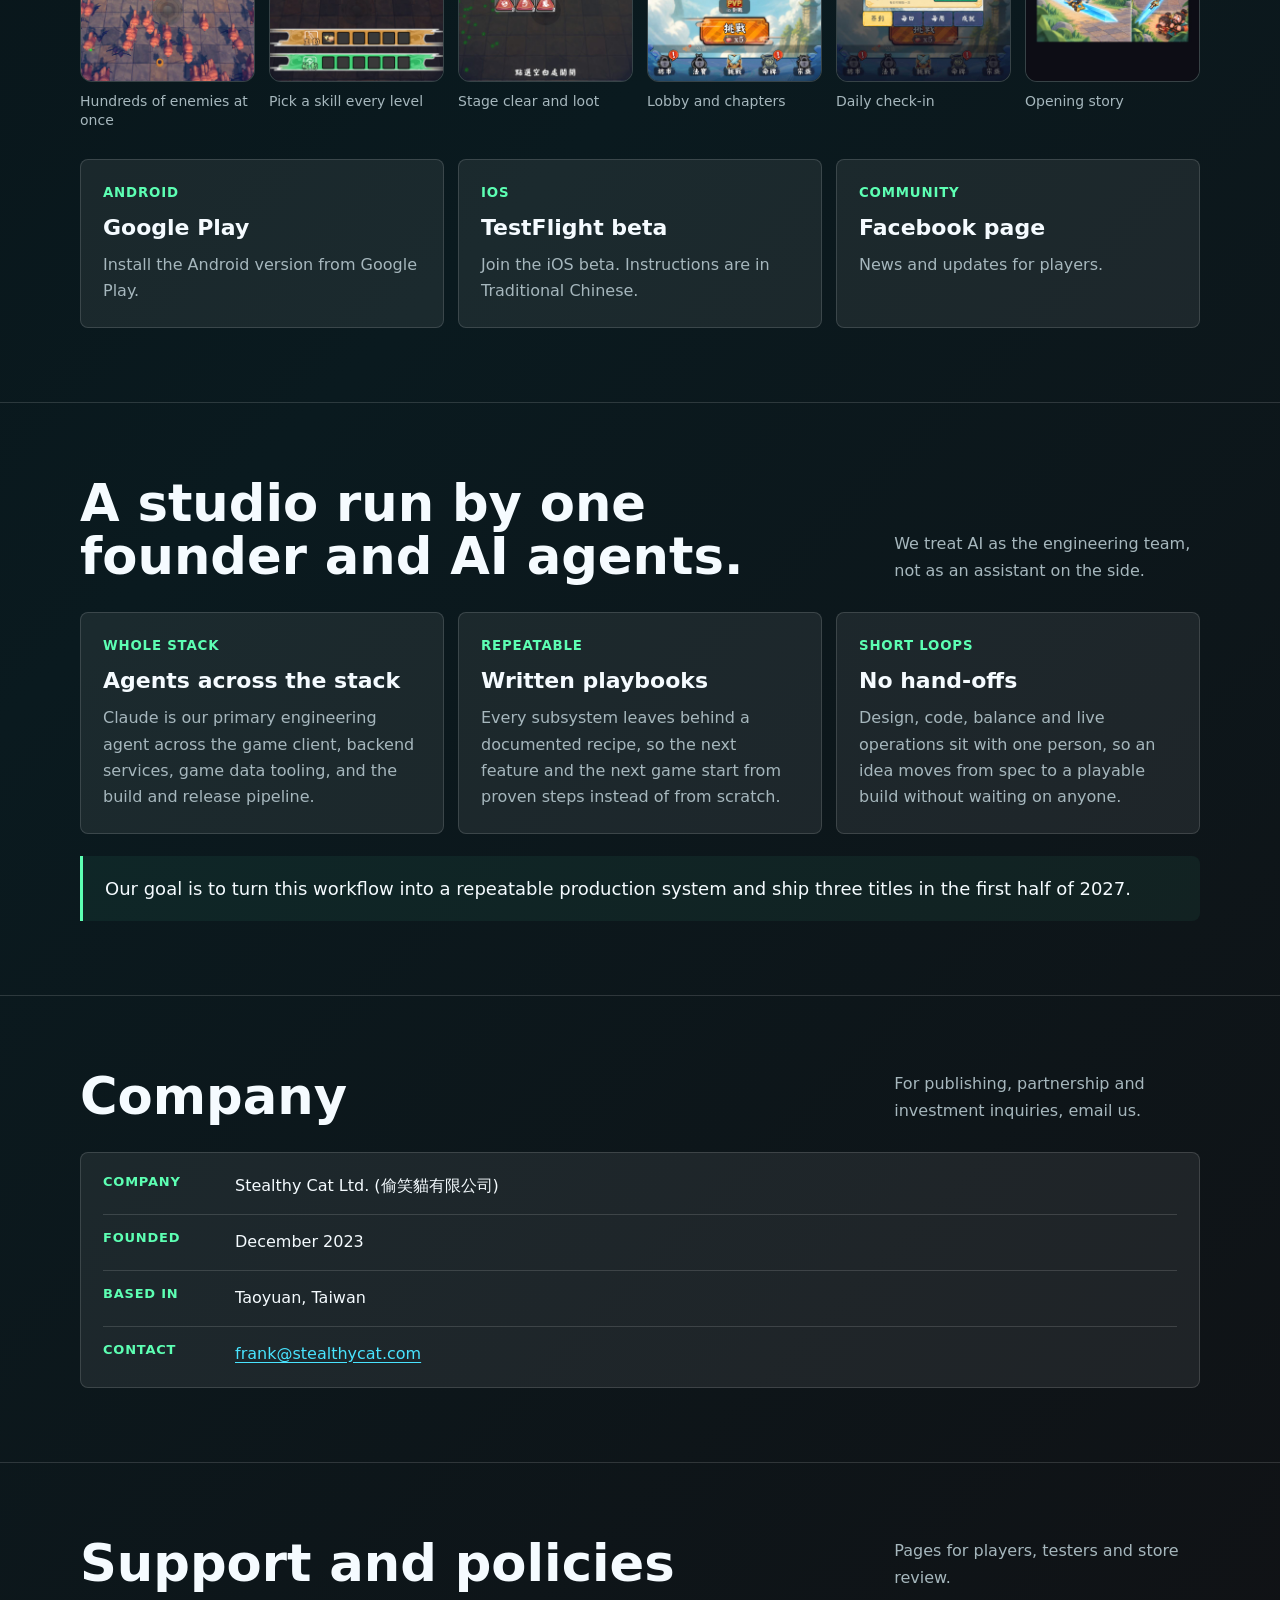
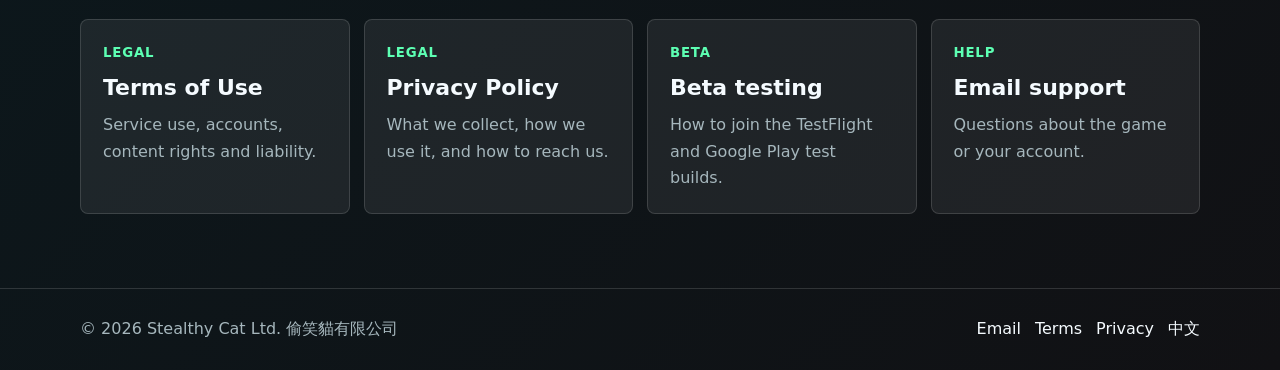
==== commit b7894d8a: "[新增] 官網加入六張遊戲實機截圖，首屏手機框改放戰鬥畫面 Co-Authored-By: Claude Opus 5.5 <noreply@anthropic.com>" ====
--- a/index.html
+++ b/index.html
@@ -75,13 +75,7 @@
 
       <div class="device-stage" aria-hidden="true">
         <div class="phone">
-          <div class="phone-screen">
-            <div class="phone-ui">
-              <strong>Off With My Head</strong>
-              <span lang="zh-Hant">圓圓劍仙</span>
-              <span>Wuxia action roguelite</span>
-            </div>
-          </div>
+          <div class="phone-screen shot-battle"></div>
         </div>
         <div class="signal-card">
           <b>Where to play</b>
@@ -115,6 +109,33 @@
           </dl>
         </div>
 
+        <div class="shots" aria-label="Game screenshots">
+          <a class="shot" href="img/shots/battle.jpg">
+            <img src="img/shots/battle.jpg" alt="Battle screenshot: the player surrounded by hundreds of enemies" width="720" height="1280" loading="lazy">
+            <span>Hundreds of enemies at once</span>
+          </a>
+          <a class="shot" href="img/shots/skills.jpg">
+            <img src="img/shots/skills.jpg" alt="Skill selection screen with three skill cards" width="720" height="1280" loading="lazy">
+            <span>Pick a skill every level</span>
+          </a>
+          <a class="shot" href="img/shots/victory.jpg">
+            <img src="img/shots/victory.jpg" alt="Stage clear screen with rewards" width="720" height="1280" loading="lazy">
+            <span>Stage clear and loot</span>
+          </a>
+          <a class="shot" href="img/shots/lobby.jpg">
+            <img src="img/shots/lobby.jpg" alt="Lobby screen showing chapter one and the challenge button" width="720" height="1280" loading="lazy">
+            <span>Lobby and chapters</span>
+          </a>
+          <a class="shot" href="img/shots/checkin.jpg">
+            <img src="img/shots/checkin.jpg" alt="Daily check-in screen with seven days of rewards" width="720" height="1280" loading="lazy">
+            <span>Daily check-in</span>
+          </a>
+          <a class="shot" href="img/shots/story.jpg">
+            <img src="img/shots/story.jpg" alt="Opening story told as a four-panel comic" width="720" height="1280" loading="lazy">
+            <span>Opening story</span>
+          </a>
+        </div>
+
         <div class="grid" style="margin-top: 28px;">
           <a class="tile compact" href="https://play.google.com/store/apps/details?id=com.touxiaomao.smallhead">
             <small>Android</small>
--- a/css/site.css
+++ b/css/site.css
@@ -580,8 +580,47 @@
 }
 
 .signal-card {
-  bottom: 168px;
+  bottom: 56px;
   width: min(236px, 70vw);
+}
+
+.phone-screen.shot-battle {
+  aspect-ratio: 9 / 16;
+  min-height: 0;
+  background: url("../img/shots/battle.jpg") center / cover;
+}
+
+.shots {
+  display: grid;
+  grid-template-columns: repeat(6, minmax(0, 1fr));
+  gap: 14px;
+  margin-top: 28px;
+}
+
+.shot {
+  display: block;
+}
+
+.shot img {
+  width: 100%;
+  height: auto;
+  border: 1px solid var(--line);
+  border-radius: 12px;
+  background: rgba(255, 255, 255, 0.05);
+  transition: transform 180ms ease, border-color 180ms ease;
+}
+
+.shot:hover img {
+  transform: translateY(-4px);
+  border-color: rgba(93, 255, 179, 0.44);
+}
+
+.shot span {
+  display: block;
+  margin-top: 10px;
+  color: var(--muted);
+  font-size: 14px;
+  line-height: 1.4;
 }
 
 .chips {
@@ -740,6 +779,19 @@
     min-height: 690px;
   }
 
+  .shots {
+    grid-template-columns: none;
+    grid-auto-flow: column;
+    grid-auto-columns: 58%;
+    overflow-x: auto;
+    padding-bottom: 8px;
+    scroll-snap-type: x mandatory;
+  }
+
+  .shot {
+    scroll-snap-align: start;
+  }
+
   .signal-card {
     bottom: 0;
     width: min(290px, 78vw);
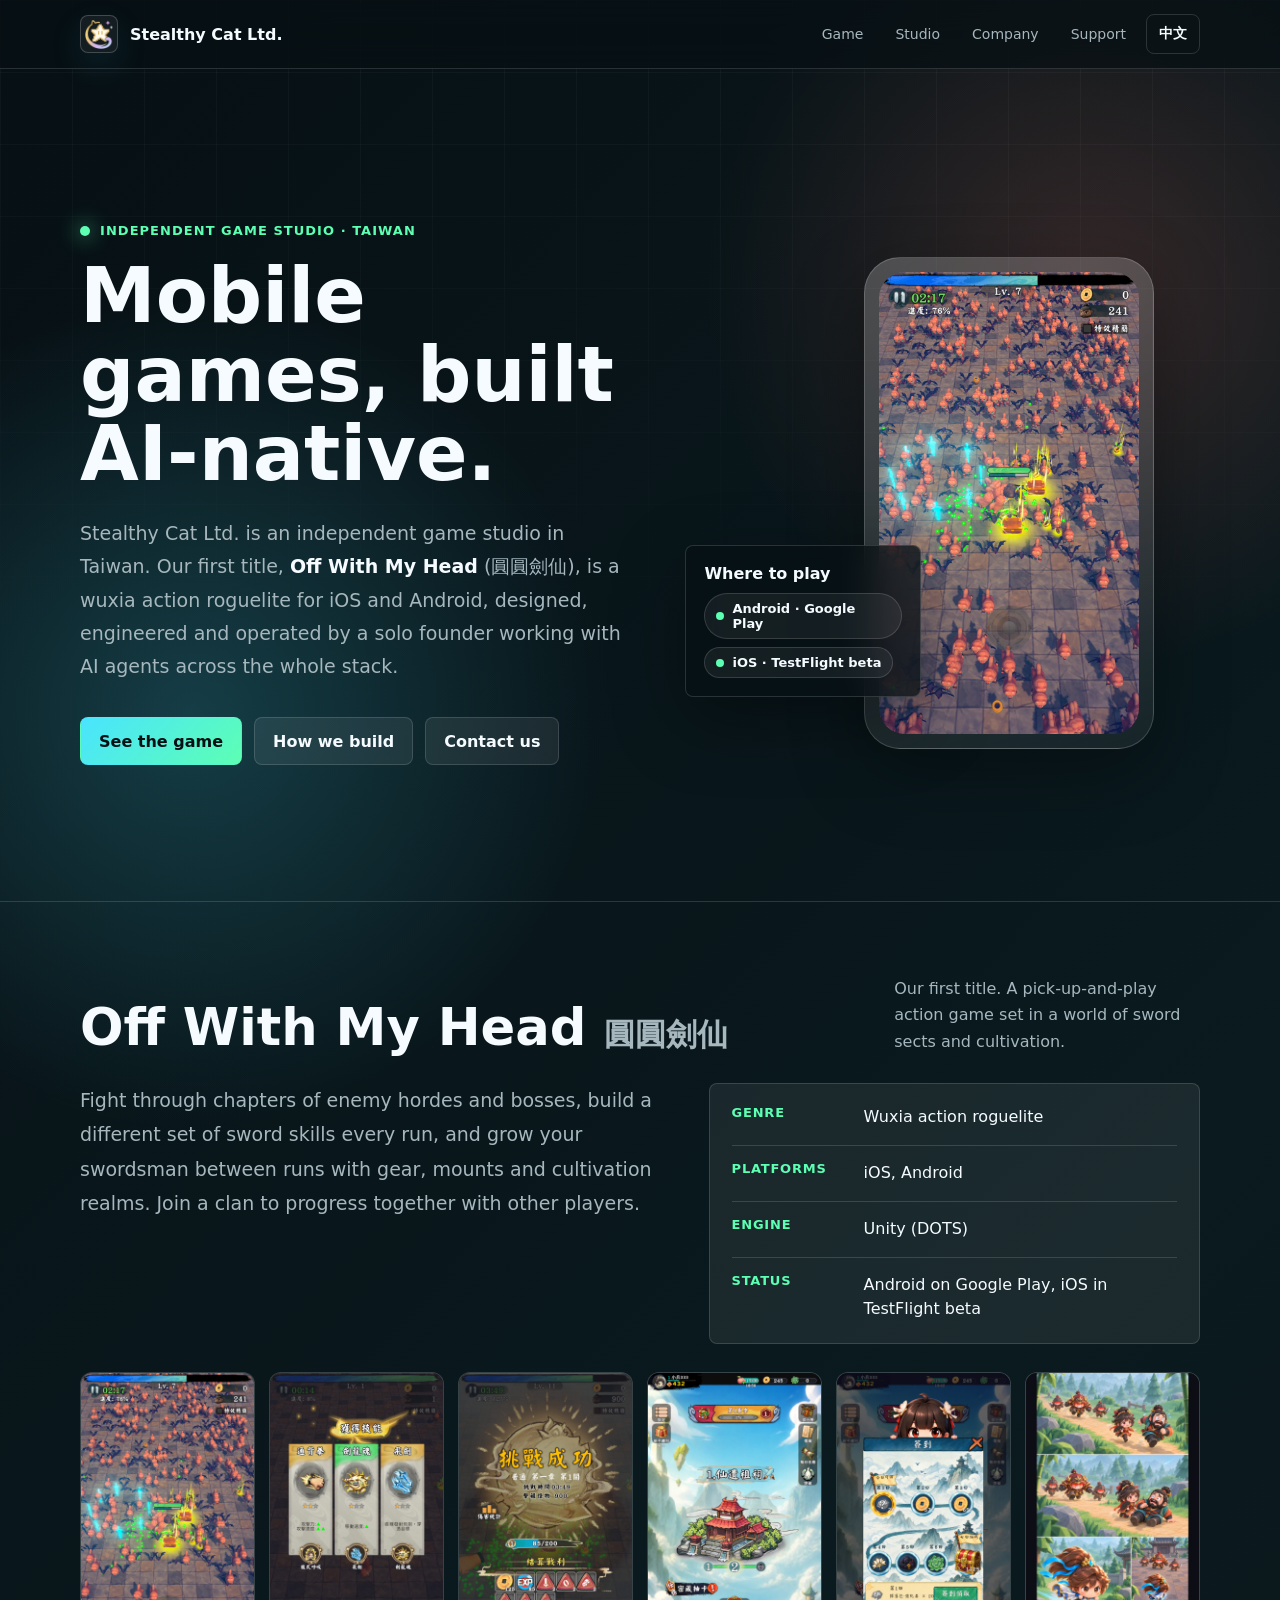
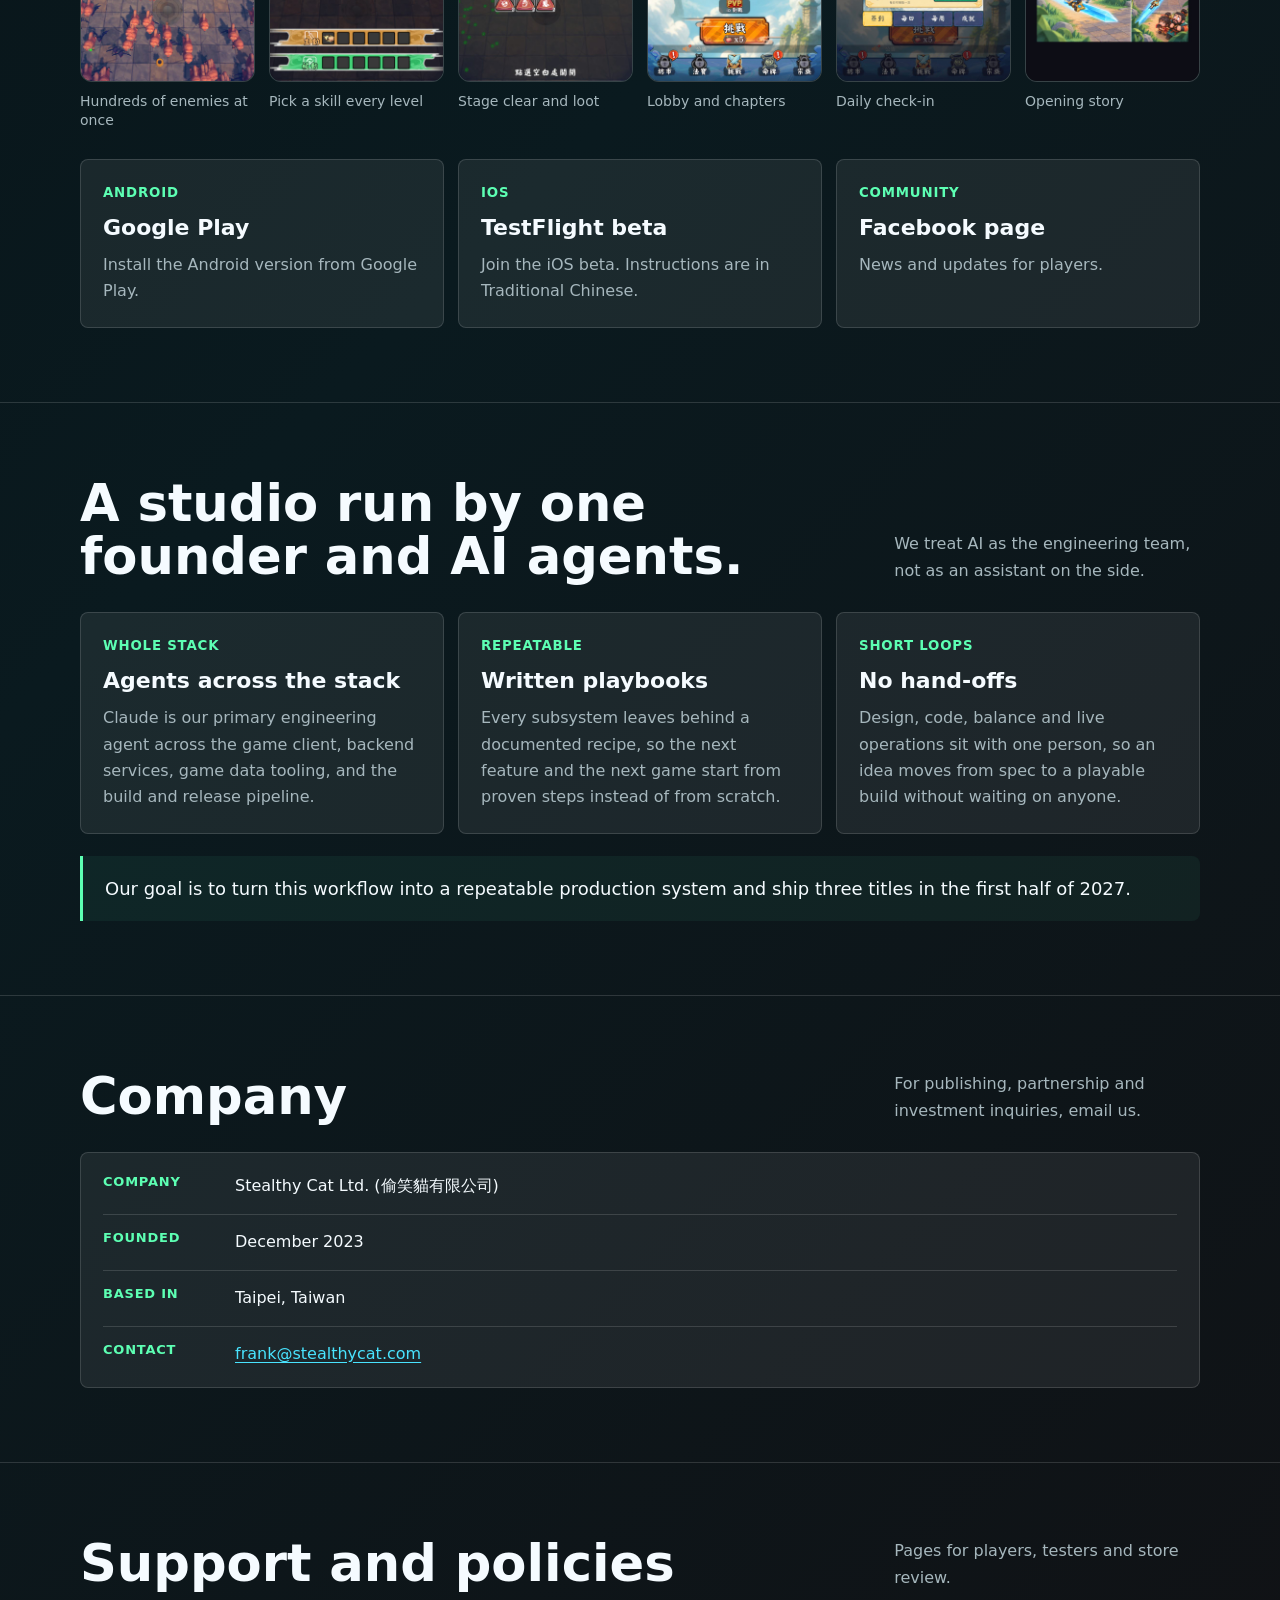
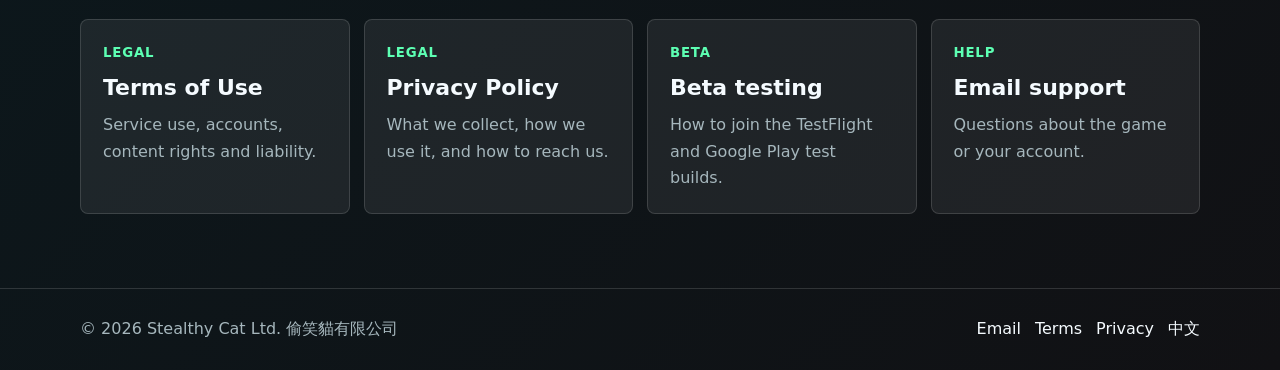
==== commit 26d7ca16: "[修正] 公司所在地改為台北（與公司登記一致） Co-Authored-By: Claude Opus 5.5 <noreply@anthropic.com>" ====
--- a/index.html
+++ b/index.html
@@ -32,7 +32,7 @@
     "foundingDate": "2023-12",
     "address": {
       "@type": "PostalAddress",
-      "addressLocality": "Taoyuan",
+      "addressLocality": "Taipei",
       "addressCountry": "TW"
     },
     "sameAs": ["https://www.facebook.com/profile.php?id=61563846964608"]
@@ -197,7 +197,7 @@
         <dl class="facts">
           <div><dt>Company</dt><dd>Stealthy Cat Ltd. <span lang="zh-Hant">(偷笑貓有限公司)</span></dd></div>
           <div><dt>Founded</dt><dd>December 2023</dd></div>
-          <div><dt>Based in</dt><dd>Taoyuan, Taiwan</dd></div>
+          <div><dt>Based in</dt><dd>Taipei, Taiwan</dd></div>
           <div><dt>Contact</dt><dd><a href="mailto:frank@stealthycat.com">frank@stealthycat.com</a></dd></div>
         </dl>
       </div>
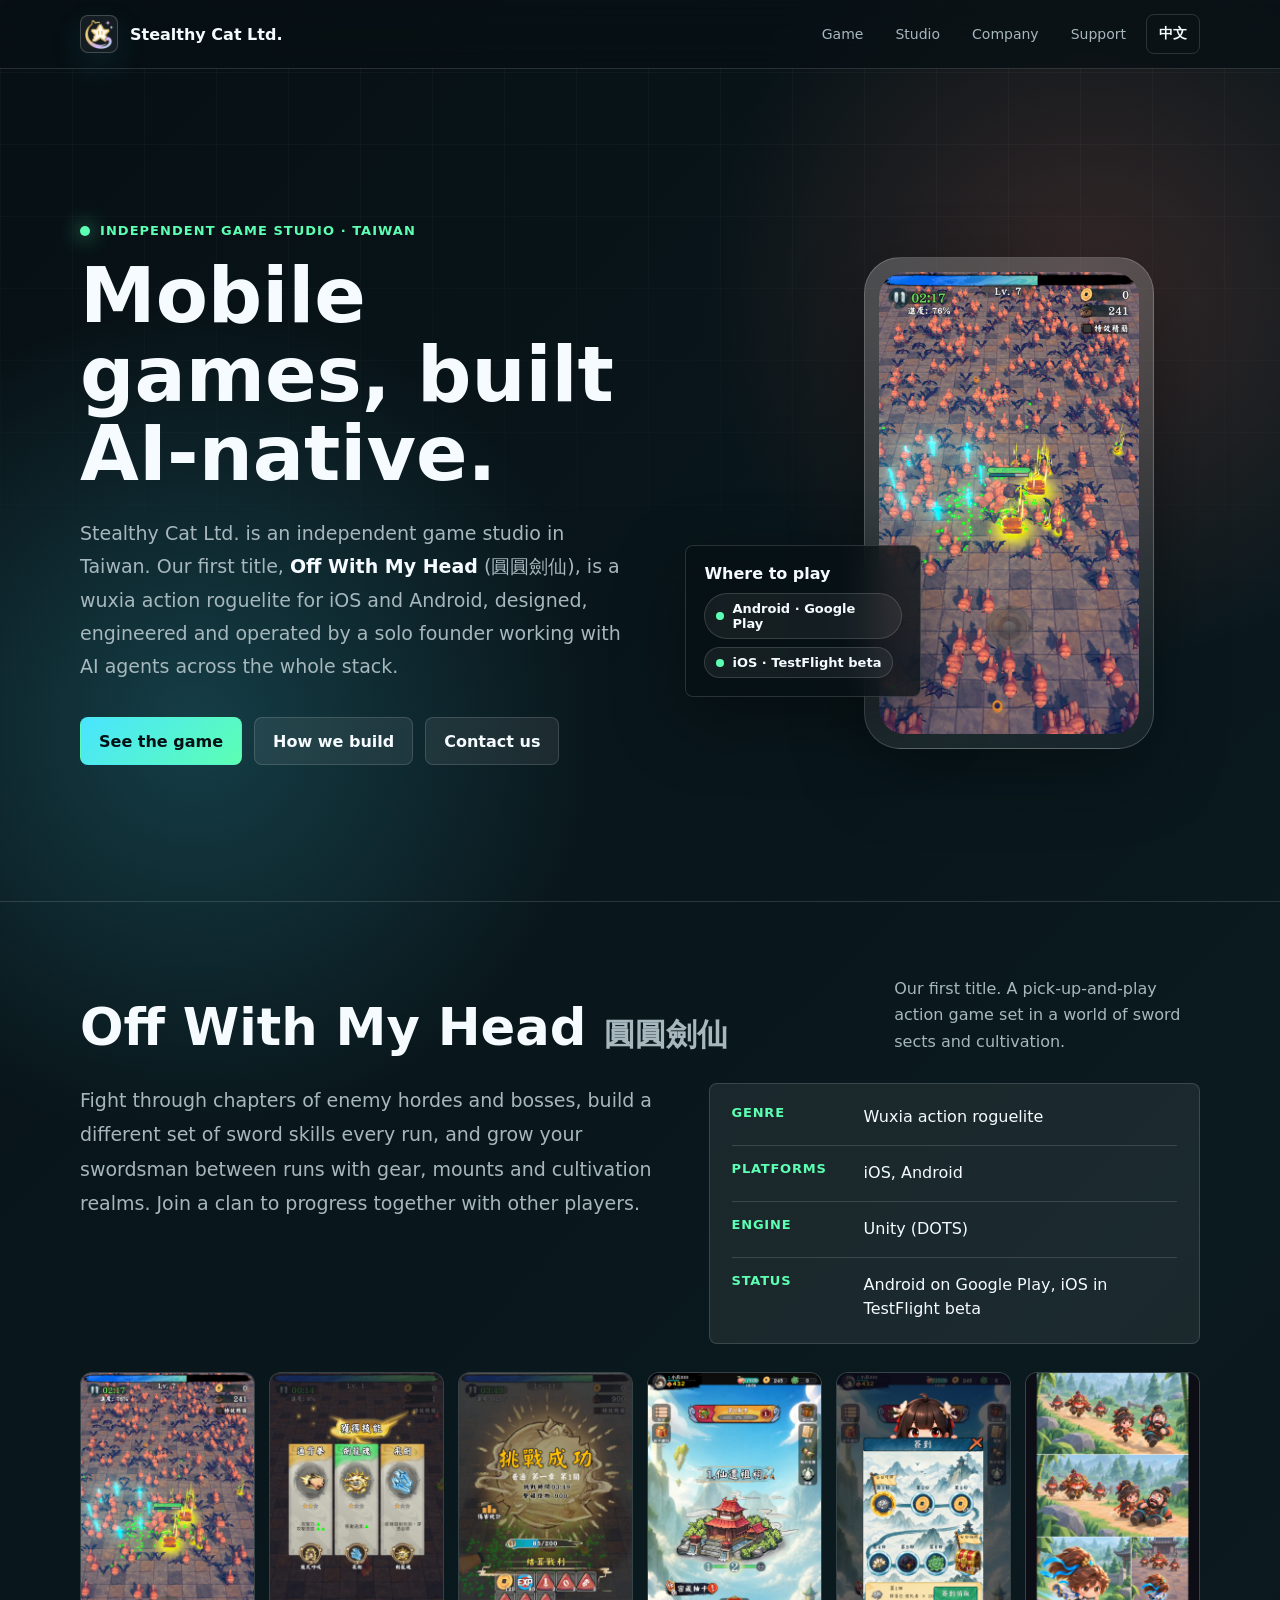
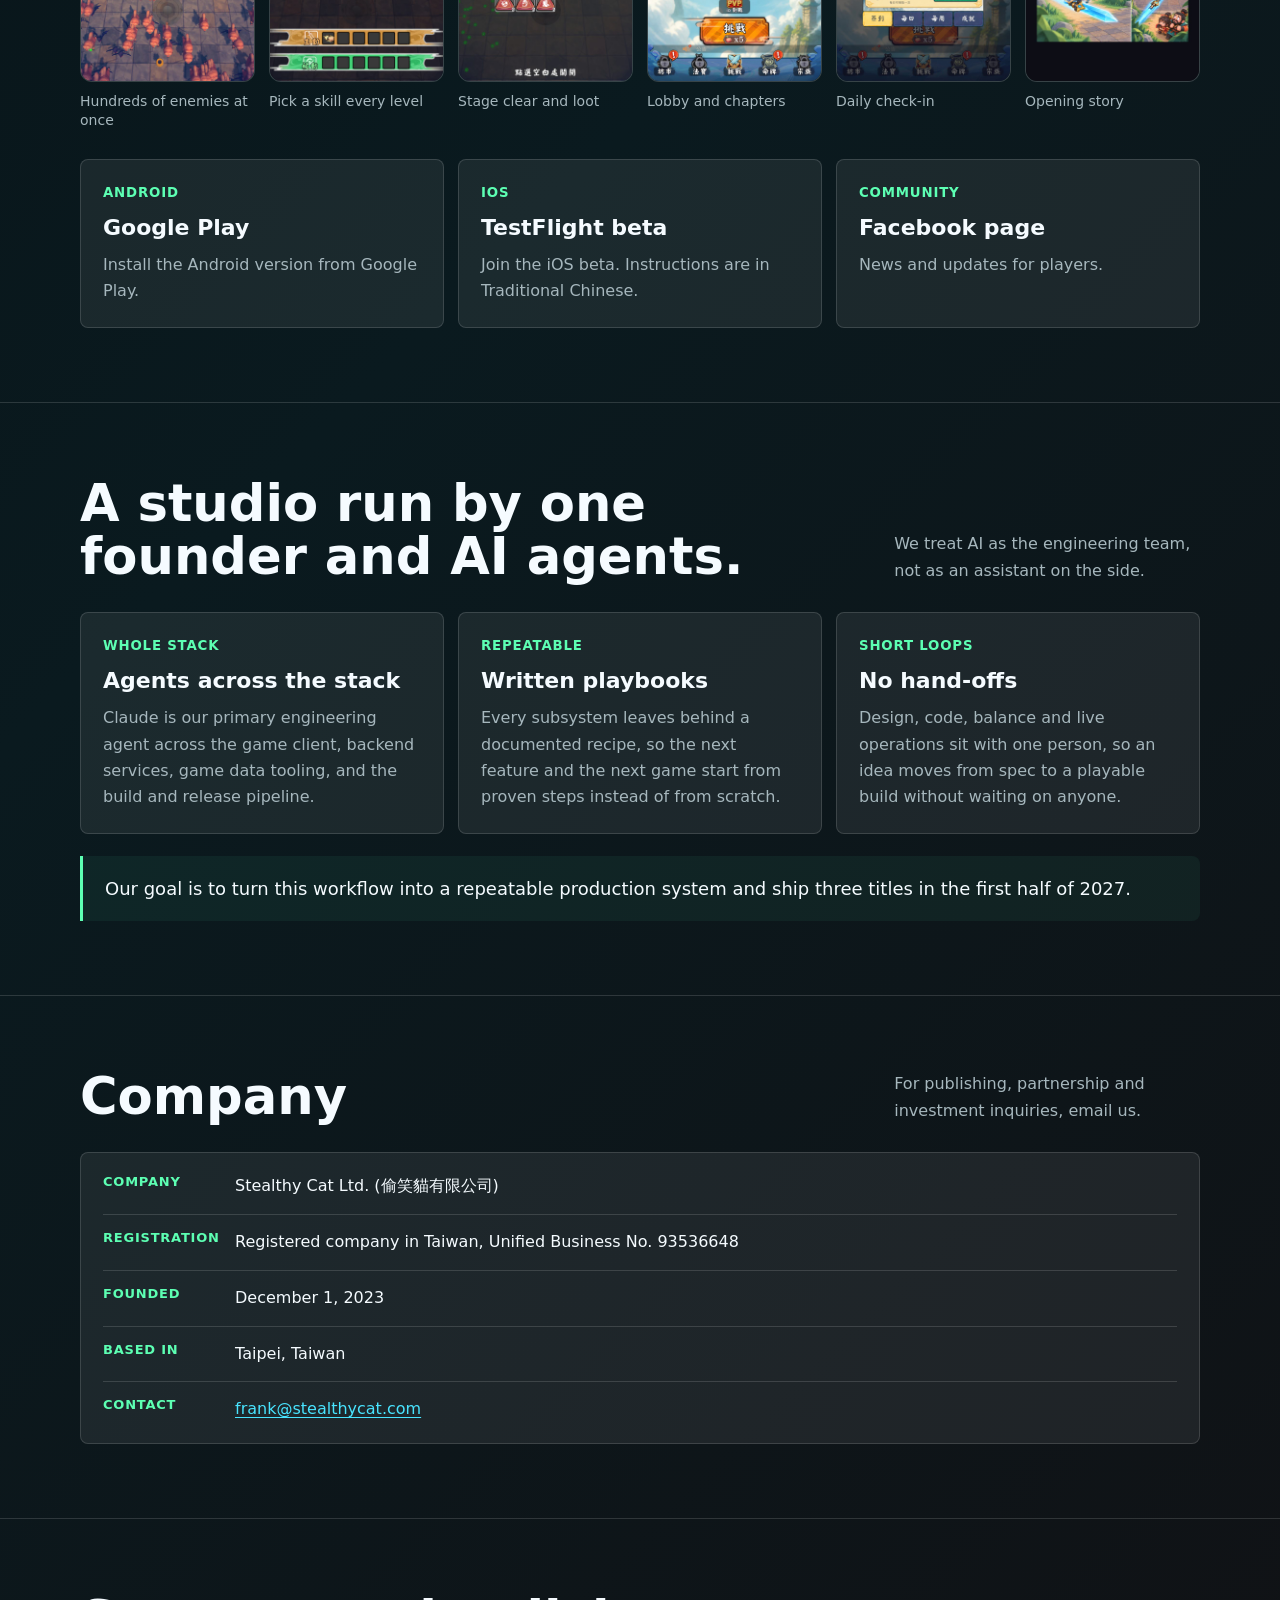
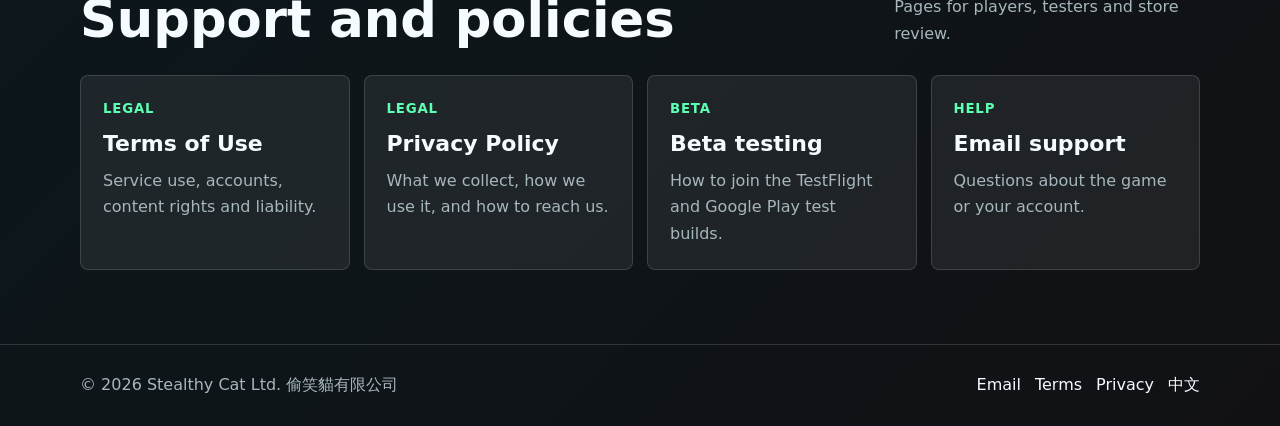
==== commit ecc76f4a: "[修改] 公司資訊加上統一編號與設立日期 Co-Authored-By: Claude Opus 5.5 <noreply@anthropic.com>" ====
--- a/index.html
+++ b/index.html
@@ -26,10 +26,12 @@
     "@type": "Organization",
     "name": "Stealthy Cat Ltd.",
     "alternateName": "偷笑貓有限公司",
+    "legalName": "偷笑貓有限公司",
+    "taxID": "93536648",
     "url": "https://www.stealthycat.com/",
     "logo": "https://www.stealthycat.com/img/stealthy-cat-logo.png",
     "email": "frank@stealthycat.com",
-    "foundingDate": "2023-12",
+    "foundingDate": "2023-12-01",
     "address": {
       "@type": "PostalAddress",
       "addressLocality": "Taipei",
@@ -196,7 +198,8 @@
 
         <dl class="facts">
           <div><dt>Company</dt><dd>Stealthy Cat Ltd. <span lang="zh-Hant">(偷笑貓有限公司)</span></dd></div>
-          <div><dt>Founded</dt><dd>December 2023</dd></div>
+          <div><dt>Registration</dt><dd>Registered company in Taiwan, Unified Business No. 93536648</dd></div>
+          <div><dt>Founded</dt><dd>December 1, 2023</dd></div>
           <div><dt>Based in</dt><dd>Taipei, Taiwan</dd></div>
           <div><dt>Contact</dt><dd><a href="mailto:frank@stealthycat.com">frank@stealthycat.com</a></dd></div>
         </dl>
